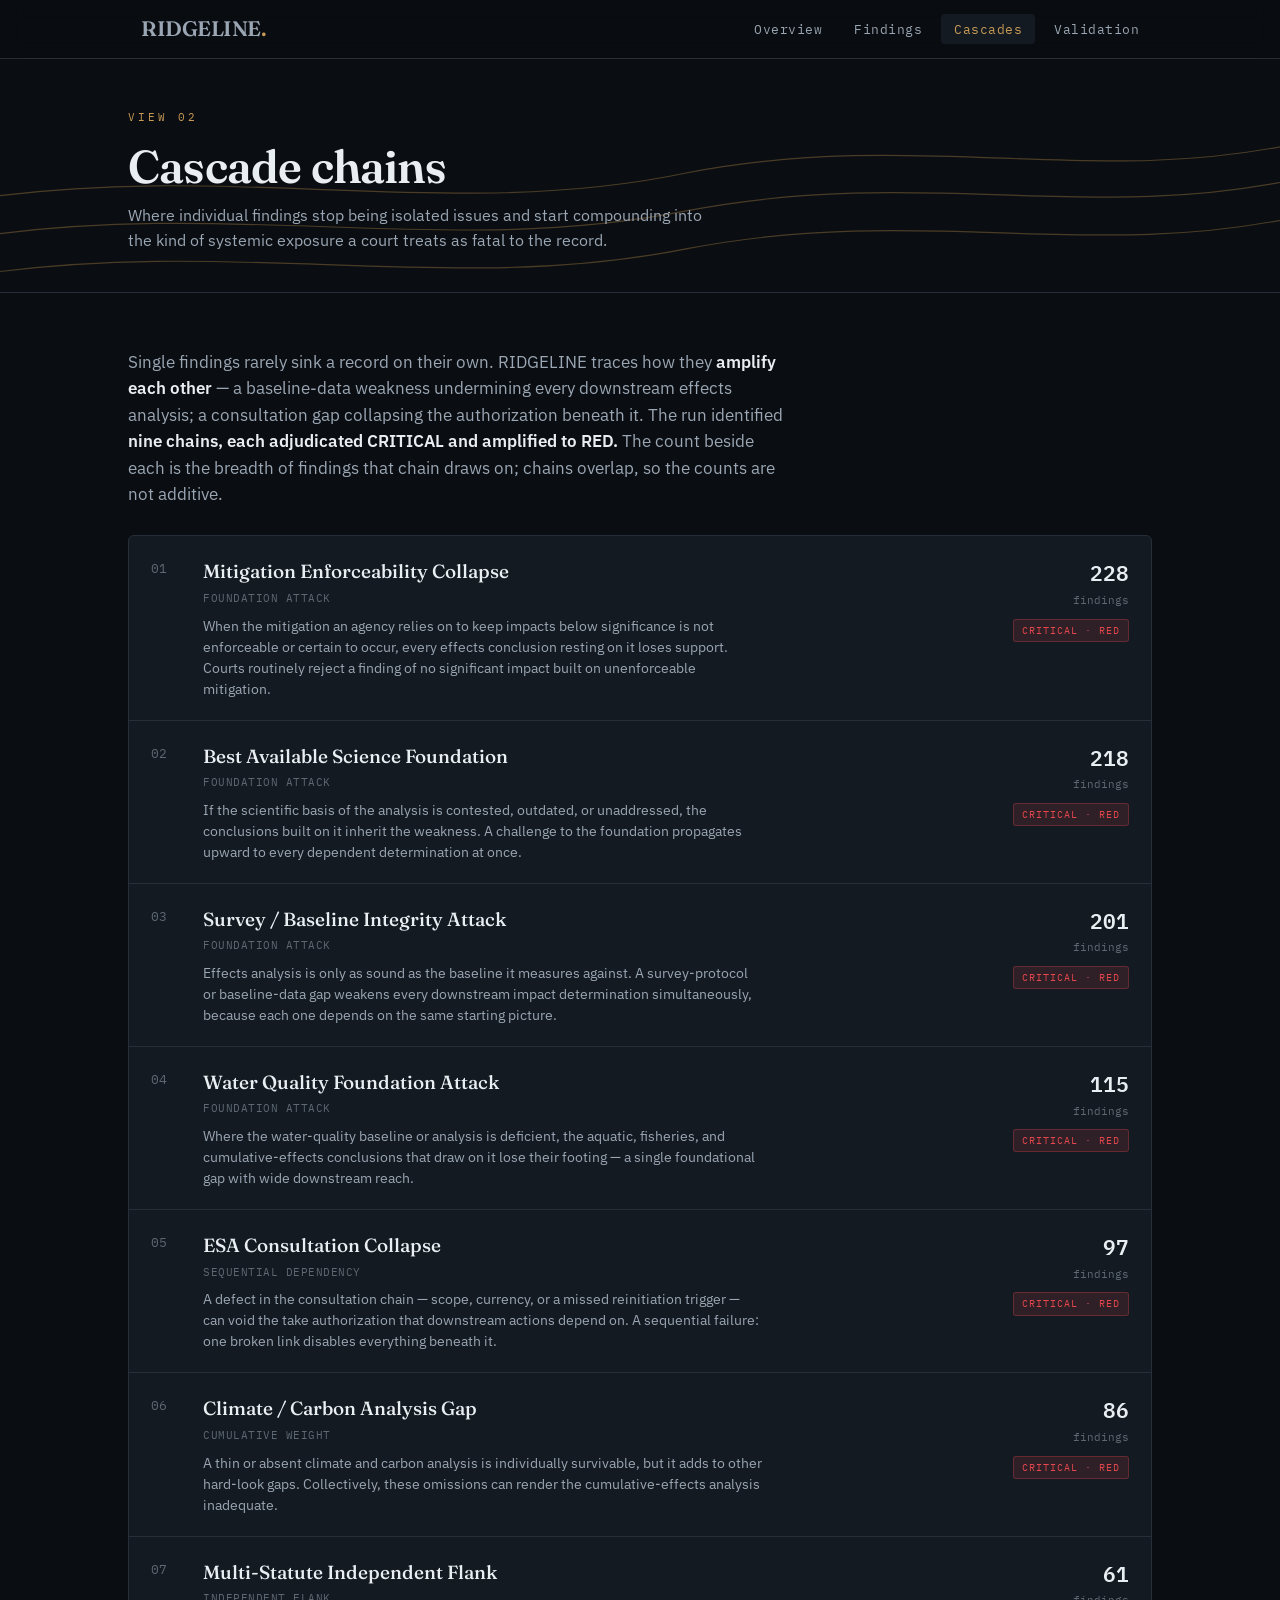
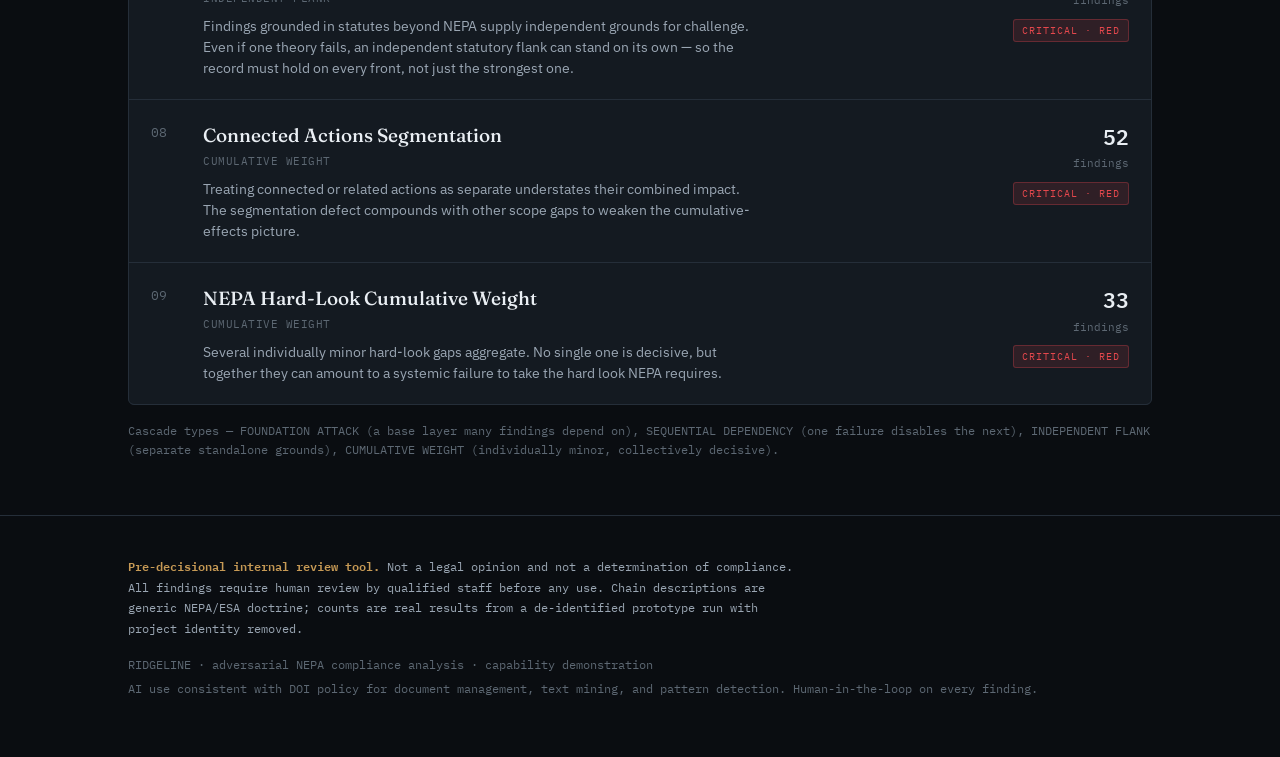
==== cascades.html @ c8b9f8bb "Rebuild dashboard as de-identified, public-safe multi-page demo - Replace landing page (removes SUMM" ====
<!DOCTYPE html>
<!-- RIDGELINE demo — Cascades (de-identified, public-safe). Real v5 chain counts; descriptions are generic NEPA doctrine. -->
<html lang="en">
<head>
<meta charset="UTF-8">
<meta name="viewport" content="width=device-width, initial-scale=1.0">
<meta name="robots" content="noindex, nofollow">
<title>Cascade chains — RIDGELINE</title>
<link rel="preconnect" href="https://fonts.googleapis.com">
<link rel="preconnect" href="https://fonts.gstatic.com" crossorigin>
<link href="https://fonts.googleapis.com/css2?family=Fraunces:opsz,wght@9..144,400;9..144,500;9..144,600;9..144,700&family=IBM+Plex+Mono:wght@400;500;600&family=IBM+Plex+Sans:wght@300;400;500;600&display=swap" rel="stylesheet">
<link rel="stylesheet" href="style.css">
</head>
<body>

<nav class="nav"><div class="wrap nav-inner">
  <a class="brand" href="index.html">RIDGELINE<span class="dot">.</span></a>
  <ul>
    <li><a href="index.html">Overview</a></li>
    <li><a href="findings.html">Findings</a></li>
    <li><a href="cascades.html" class="active">Cascades</a></li>
    <li><a href="validation.html">Validation</a></li>
  </ul>
</div></nav>

<header class="phead">
  <svg class="contour" viewBox="0 0 1080 200" preserveAspectRatio="xMidYMid slice" aria-hidden="true">
    <path d="M-20,150 C200,118 380,168 580,128 C780,90 920,140 1100,100"/>
    <path d="M-20,118 C200,86 380,138 580,96 C780,58 920,110 1100,70"/>
    <path d="M-20,182 C200,150 380,200 580,160 C780,122 920,172 1100,132"/>
  </svg>
  <div class="wrap phead-inner rv">
    <div class="eyebrow">View 02</div>
    <h1>Cascade chains</h1>
    <p class="psub">Where individual findings stop being isolated issues and start compounding into the kind of systemic exposure a court treats as fatal to the record.</p>
  </div>
</header>

<main class="wrap">
  <section>
    <div class="prose" style="margin-bottom:28px">
      <p>Single findings rarely sink a record on their own. RIDGELINE traces how they <strong>amplify each other</strong> — a baseline-data weakness undermining every downstream effects analysis; a consultation gap collapsing the authorization beneath it. The run identified <strong>nine chains, each adjudicated CRITICAL and amplified to RED.</strong> The count beside each is the breadth of findings that chain draws on; chains overlap, so the counts are not additive.</p>
    </div>

    <div class="cascade">
      <div class="crow">
        <span class="rank">01</span>
        <div><div class="cname">Mitigation Enforceability Collapse</div><div class="ctype">FOUNDATION ATTACK</div>
          <div class="cdesc">When the mitigation an agency relies on to keep impacts below significance is not enforceable or certain to occur, every effects conclusion resting on it loses support. Courts routinely reject a finding of no significant impact built on unenforceable mitigation.</div></div>
        <div class="cright"><div class="cimp">228<small>findings</small></div><span class="tag-crit">CRITICAL · RED</span></div>
      </div>
      <div class="crow">
        <span class="rank">02</span>
        <div><div class="cname">Best Available Science Foundation</div><div class="ctype">FOUNDATION ATTACK</div>
          <div class="cdesc">If the scientific basis of the analysis is contested, outdated, or unaddressed, the conclusions built on it inherit the weakness. A challenge to the foundation propagates upward to every dependent determination at once.</div></div>
        <div class="cright"><div class="cimp">218<small>findings</small></div><span class="tag-crit">CRITICAL · RED</span></div>
      </div>
      <div class="crow">
        <span class="rank">03</span>
        <div><div class="cname">Survey / Baseline Integrity Attack</div><div class="ctype">FOUNDATION ATTACK</div>
          <div class="cdesc">Effects analysis is only as sound as the baseline it measures against. A survey-protocol or baseline-data gap weakens every downstream impact determination simultaneously, because each one depends on the same starting picture.</div></div>
        <div class="cright"><div class="cimp">201<small>findings</small></div><span class="tag-crit">CRITICAL · RED</span></div>
      </div>
      <div class="crow">
        <span class="rank">04</span>
        <div><div class="cname">Water Quality Foundation Attack</div><div class="ctype">FOUNDATION ATTACK</div>
          <div class="cdesc">Where the water-quality baseline or analysis is deficient, the aquatic, fisheries, and cumulative-effects conclusions that draw on it lose their footing — a single foundational gap with wide downstream reach.</div></div>
        <div class="cright"><div class="cimp">115<small>findings</small></div><span class="tag-crit">CRITICAL · RED</span></div>
      </div>
      <div class="crow">
        <span class="rank">05</span>
        <div><div class="cname">ESA Consultation Collapse</div><div class="ctype">SEQUENTIAL DEPENDENCY</div>
          <div class="cdesc">A defect in the consultation chain — scope, currency, or a missed reinitiation trigger — can void the take authorization that downstream actions depend on. A sequential failure: one broken link disables everything beneath it.</div></div>
        <div class="cright"><div class="cimp">97<small>findings</small></div><span class="tag-crit">CRITICAL · RED</span></div>
      </div>
      <div class="crow">
        <span class="rank">06</span>
        <div><div class="cname">Climate / Carbon Analysis Gap</div><div class="ctype">CUMULATIVE WEIGHT</div>
          <div class="cdesc">A thin or absent climate and carbon analysis is individually survivable, but it adds to other hard-look gaps. Collectively, these omissions can render the cumulative-effects analysis inadequate.</div></div>
        <div class="cright"><div class="cimp">86<small>findings</small></div><span class="tag-crit">CRITICAL · RED</span></div>
      </div>
      <div class="crow">
        <span class="rank">07</span>
        <div><div class="cname">Multi-Statute Independent Flank</div><div class="ctype">INDEPENDENT FLANK</div>
          <div class="cdesc">Findings grounded in statutes beyond NEPA supply independent grounds for challenge. Even if one theory fails, an independent statutory flank can stand on its own — so the record must hold on every front, not just the strongest one.</div></div>
        <div class="cright"><div class="cimp">61<small>findings</small></div><span class="tag-crit">CRITICAL · RED</span></div>
      </div>
      <div class="crow">
        <span class="rank">08</span>
        <div><div class="cname">Connected Actions Segmentation</div><div class="ctype">CUMULATIVE WEIGHT</div>
          <div class="cdesc">Treating connected or related actions as separate understates their combined impact. The segmentation defect compounds with other scope gaps to weaken the cumulative-effects picture.</div></div>
        <div class="cright"><div class="cimp">52<small>findings</small></div><span class="tag-crit">CRITICAL · RED</span></div>
      </div>
      <div class="crow">
        <span class="rank">09</span>
        <div><div class="cname">NEPA Hard-Look Cumulative Weight</div><div class="ctype">CUMULATIVE WEIGHT</div>
          <div class="cdesc">Several individually minor hard-look gaps aggregate. No single one is decisive, but together they can amount to a systemic failure to take the hard look NEPA requires.</div></div>
        <div class="cright"><div class="cimp">33<small>findings</small></div><span class="tag-crit">CRITICAL · RED</span></div>
      </div>
    </div>

    <p class="note">Cascade types — FOUNDATION ATTACK (a base layer many findings depend on), SEQUENTIAL DEPENDENCY (one failure disables the next), INDEPENDENT FLANK (separate standalone grounds), CUMULATIVE WEIGHT (individually minor, collectively decisive).</p>
  </section>
</main>

<footer><div class="wrap foot">
  <p class="disc"><b>Pre-decisional internal review tool.</b> Not a legal opinion and not a determination of compliance. All findings require human review by qualified staff before any use. Chain descriptions are generic NEPA/ESA doctrine; counts are real results from a de-identified prototype run with project identity removed.</p>
  <p>RIDGELINE · adversarial NEPA compliance analysis · capability demonstration<br>
  AI use consistent with DOI policy for document management, text mining, and pattern detection. Human-in-the-loop on every finding.</p>
</div></footer>

</body>
</html>
---- style.css ----
/* ==========================================================================
   RIDGELINE demo — shared stylesheet (de-identified, public-safe)
   ========================================================================== */
:root{
  --bg:#0a0d11; --bg2:#0f1318; --panel:#141a21; --panel2:#19202a;
  --border:#252e39; --border2:#313c49;
  --ink:#e9eef3; --ink2:#9aa6b3; --ink3:#5d6873;
  --red:#e5484d; --amber:#e0a92e; --green:#4cae5e; --gray:#6b7785;
  --brass:#c79a55; --brass-dim:#8a6c3c;
  --disp:'Fraunces',Georgia,serif;
  --mono:'IBM Plex Mono',ui-monospace,monospace;
  --sans:'IBM Plex Sans',-apple-system,system-ui,sans-serif;
}
*{margin:0;padding:0;box-sizing:border-box}
html{scroll-behavior:smooth}
body{font-family:var(--sans);background:var(--bg);color:var(--ink);line-height:1.6;
  -webkit-font-smoothing:antialiased;overflow-x:hidden;min-height:100vh;display:flex;flex-direction:column}
.wrap{max-width:1080px;margin:0 auto;padding:0 28px;width:100%}
a{color:inherit;text-decoration:none}

/* ---------- nav ---------- */
.nav{position:sticky;top:0;z-index:50;background:rgba(10,13,17,.82);backdrop-filter:blur(10px);
  border-bottom:1px solid var(--border)}
.nav-inner{display:flex;align-items:center;justify-content:space-between;height:58px}
.nav .brand{font-family:var(--disp);font-weight:600;font-size:21px;letter-spacing:-.5px}
.nav .brand .dot{color:var(--brass)}
.nav ul{list-style:none;display:flex;gap:6px}
.nav a{font-family:var(--mono);font-size:12.5px;letter-spacing:.5px;color:var(--ink2);
  padding:7px 13px;border-radius:4px;transition:.18s}
.nav a:hover{color:var(--ink);background:var(--panel)}
.nav a.active{color:var(--brass);background:var(--panel)}

/* ---------- hero / page header ---------- */
.hero{position:relative;padding:74px 0 50px;border-bottom:1px solid var(--border);overflow:hidden}
.phead{position:relative;padding:50px 0 38px;border-bottom:1px solid var(--border);overflow:hidden}
.contour{position:absolute;inset:0;z-index:0;opacity:.5;pointer-events:none}
.contour path{fill:none;stroke:var(--brass-dim);stroke-width:1}
.hero-inner,.phead-inner{position:relative;z-index:1}
.eyebrow{font-family:var(--mono);font-size:11px;letter-spacing:3px;text-transform:uppercase;
  color:var(--brass);margin-bottom:16px}
.wordmark{font-family:var(--disp);font-weight:600;font-size:clamp(46px,8.5vw,86px);line-height:.95;
  letter-spacing:-1.5px;margin-bottom:14px}
.wordmark .dot{color:var(--brass)}
.lede{font-family:var(--disp);font-weight:400;font-size:clamp(18px,2.3vw,22px);font-style:italic;
  color:var(--ink2);max-width:640px}
.phead h1{font-family:var(--disp);font-weight:600;font-size:clamp(30px,5vw,46px);letter-spacing:-.8px;line-height:1.05}
.phead .psub{color:var(--ink2);font-size:16px;margin-top:12px;max-width:600px}
.context{margin-top:22px;display:flex;gap:10px;flex-wrap:wrap}
.chip{font-family:var(--mono);font-size:11px;letter-spacing:.5px;padding:5px 11px;border-radius:3px;
  background:var(--panel);border:1px solid var(--border);color:var(--ink2)}
.chip b{color:var(--brass);font-weight:600}

/* ---------- metrics ---------- */
.metrics{display:grid;grid-template-columns:repeat(4,1fr);gap:1px;background:var(--border);
  border:1px solid var(--border);border-top:none}
.metric{background:var(--bg2);padding:26px 22px}
.metric .n{font-family:var(--mono);font-weight:600;font-size:36px;line-height:1;letter-spacing:-1px}
.metric .l{font-size:12px;color:var(--ink3);margin-top:9px;text-transform:uppercase;letter-spacing:1px}
.metric.red .n{color:var(--red)} .metric.brass .n{color:var(--brass)}

/* ---------- sections ---------- */
main{flex:1}
section{padding:56px 0;border-bottom:1px solid var(--border)}
section:last-of-type{border-bottom:none}
.kicker{font-family:var(--mono);font-size:11px;letter-spacing:2.5px;text-transform:uppercase;
  color:var(--brass);margin-bottom:14px;display:flex;align-items:center;gap:12px}
.kicker::before{content:"";width:26px;height:1px;background:var(--brass-dim)}
h2{font-family:var(--disp);font-weight:600;font-size:clamp(25px,3.6vw,34px);letter-spacing:-.6px;
  line-height:1.12;margin-bottom:20px}
.prose{max-width:660px;color:var(--ink2);font-size:16.5px}
.prose p+p{margin-top:15px}
.prose strong{color:var(--ink);font-weight:600}

/* ---------- nav cards (landing) ---------- */
.cards{display:grid;grid-template-columns:repeat(auto-fit,minmax(290px,1fr));gap:16px;margin-top:8px}
.card{background:var(--panel);border:1px solid var(--border);border-radius:9px;padding:26px;
  display:flex;flex-direction:column;gap:10px;transition:.22s;position:relative;overflow:hidden}
.card::before{content:"";position:absolute;top:0;left:0;right:0;height:3px;
  background:linear-gradient(90deg,var(--brass-dim),var(--brass))}
.card:hover{border-color:var(--brass-dim);transform:translateY(-3px);box-shadow:0 10px 30px rgba(0,0,0,.35)}
.card .clab{font-family:var(--mono);font-size:10px;letter-spacing:1.5px;text-transform:uppercase;color:var(--ink3)}
.card .ctitle{font-family:var(--disp);font-size:22px;font-weight:600}
.card .cdesc{font-size:14px;color:var(--ink2);line-height:1.55}
.card .cstat{font-family:var(--mono);font-size:13px;color:var(--brass);margin-top:auto;padding-top:8px}
.card .carrow{font-family:var(--mono);font-size:12.5px;color:var(--ink2)}

/* ---------- severity bar ---------- */
.sevbar{display:flex;height:46px;border-radius:5px;overflow:hidden;margin:8px 0 22px;border:1px solid var(--border)}
.sevbar span{display:flex;align-items:center;justify-content:center;font-family:var(--mono);
  font-size:12px;font-weight:600;color:#0a0d11}
.sev-red{background:var(--red)} .sev-yel{background:var(--amber)}
.sev-grn{background:var(--green)} .sev-gry{background:var(--gray);color:#e9eef3}
.sevkey{display:flex;gap:20px;flex-wrap:wrap;font-family:var(--mono);font-size:12.5px;color:var(--ink2)}
.sevkey i{display:inline-block;width:10px;height:10px;border-radius:2px;margin-right:7px;vertical-align:middle}

/* ---------- cascade ---------- */
.cascade{display:grid;gap:1px;background:var(--border);border:1px solid var(--border);border-radius:6px;overflow:hidden}
.crow{background:var(--panel);padding:20px 22px;transition:background .2s;
  display:grid;grid-template-columns:34px 1fr auto;gap:18px;align-items:start}
.crow:hover{background:var(--panel2)}
.crow .rank{font-family:var(--mono);font-size:13px;color:var(--ink3);padding-top:3px}
.crow .cname{font-family:var(--disp);font-size:19px;font-weight:500}
.crow .ctype{font-family:var(--mono);font-size:10.5px;letter-spacing:.5px;color:var(--ink3);margin:3px 0 9px}
.crow .cdesc{font-size:14px;color:var(--ink2);line-height:1.5;max-width:560px}
.crow .cright{text-align:right;white-space:nowrap}
.crow .cimp{font-family:var(--mono);font-size:21px;font-weight:600;color:var(--ink)}
.crow .cimp small{font-size:11px;color:var(--ink3);font-weight:400;display:block;margin-top:2px}
.tag-crit{display:inline-block;font-family:var(--mono);font-size:9.5px;letter-spacing:1px;
  padding:3px 8px;border-radius:3px;background:rgba(229,72,77,.13);color:var(--red);
  border:1px solid rgba(229,72,77,.3);margin-top:9px}
.note{font-family:var(--mono);font-size:12px;color:var(--ink3);margin-top:16px}

/* ---------- category bars ---------- */
.cats{margin-top:6px}
.cat{display:grid;grid-template-columns:170px 1fr 42px;gap:14px;align-items:center;padding:7px 0}
.cat .clab{font-size:13.5px;color:var(--ink2);text-align:right}
.cat .ctrack{height:14px;background:var(--panel);border-radius:3px;overflow:hidden}
.cat .cfill{height:100%;background:linear-gradient(90deg,var(--brass-dim),var(--brass));border-radius:3px;
  width:0;transition:width 1s cubic-bezier(.2,.7,.2,1)}
.cat .cval{font-family:var(--mono);font-size:13px;color:var(--ink2)}

/* ---------- reproducibility ---------- */
.repro{display:grid;grid-template-columns:1fr 1fr;gap:1px;background:var(--border);
  border:1px solid var(--border);border-radius:6px;overflow:hidden;margin-top:8px}
.gen{background:var(--panel);padding:26px 24px}
.gen .gtag{font-family:var(--mono);font-size:11px;letter-spacing:1.5px;color:var(--brass);text-transform:uppercase}
.gen h3{font-family:var(--disp);font-size:22px;font-weight:600;margin:6px 0 4px}
.gen .gsub{font-size:13.5px;color:var(--ink3);margin-bottom:16px}
.gen .gstat{display:flex;gap:9px;align-items:baseline;font-family:var(--mono);font-size:13px;color:var(--ink2);padding:3px 0}
.gen .gstat b{color:var(--ink);font-weight:600;min-width:62px;display:inline-block}

/* ---------- roles ---------- */
.roles{display:grid;grid-template-columns:repeat(3,1fr);gap:14px;margin-top:8px}
.role{background:var(--panel);border:1px solid var(--border);border-radius:6px;padding:22px}
.role .rn{font-family:var(--mono);font-size:11px;color:var(--brass);letter-spacing:1px}
.role h4{font-family:var(--disp);font-size:19px;font-weight:600;margin:8px 0 8px}
.role p{font-size:14px;color:var(--ink2);line-height:1.55}
.flow{font-family:var(--mono);font-size:12px;color:var(--ink3);text-align:center;margin-top:20px;line-height:1.8}

/* ---------- scale ---------- */
.scale{display:grid;grid-template-columns:repeat(3,1fr);gap:1px;background:var(--border);
  border:1px solid var(--border);border-radius:6px;overflow:hidden;margin-top:8px}
.scell{background:var(--bg2);padding:30px 24px;text-align:center}
.scell .sn{font-family:var(--mono);font-size:32px;font-weight:600;color:var(--brass);letter-spacing:-1px}
.scell .sl{font-size:13px;color:var(--ink2);margin-top:8px}

/* ---------- footer ---------- */
footer{padding:40px 0 56px;border-top:1px solid var(--border)}
.foot{font-family:var(--mono);font-size:12px;color:var(--ink3);line-height:2}
.foot .disc{color:var(--ink2);margin-bottom:14px;max-width:680px;line-height:1.7}
.foot .disc b{color:var(--brass);font-weight:600}

/* ---------- reveal ---------- */
.rv{opacity:0;transform:translateY(14px);animation:rv .7s cubic-bezier(.2,.7,.2,1) forwards}
@keyframes rv{to{opacity:1;transform:none}}

@media(max-width:760px){
  .metrics{grid-template-columns:repeat(2,1fr)}
  .repro,.roles,.scale{grid-template-columns:1fr}
  .cat{grid-template-columns:120px 1fr 36px}
  .crow{grid-template-columns:24px 1fr;gap:12px}
  .crow .cright{grid-column:1/-1;text-align:left;display:flex;gap:16px;align-items:center;margin-top:4px}
  .nav ul{gap:2px} .nav a{padding:6px 9px;font-size:11.5px}
}
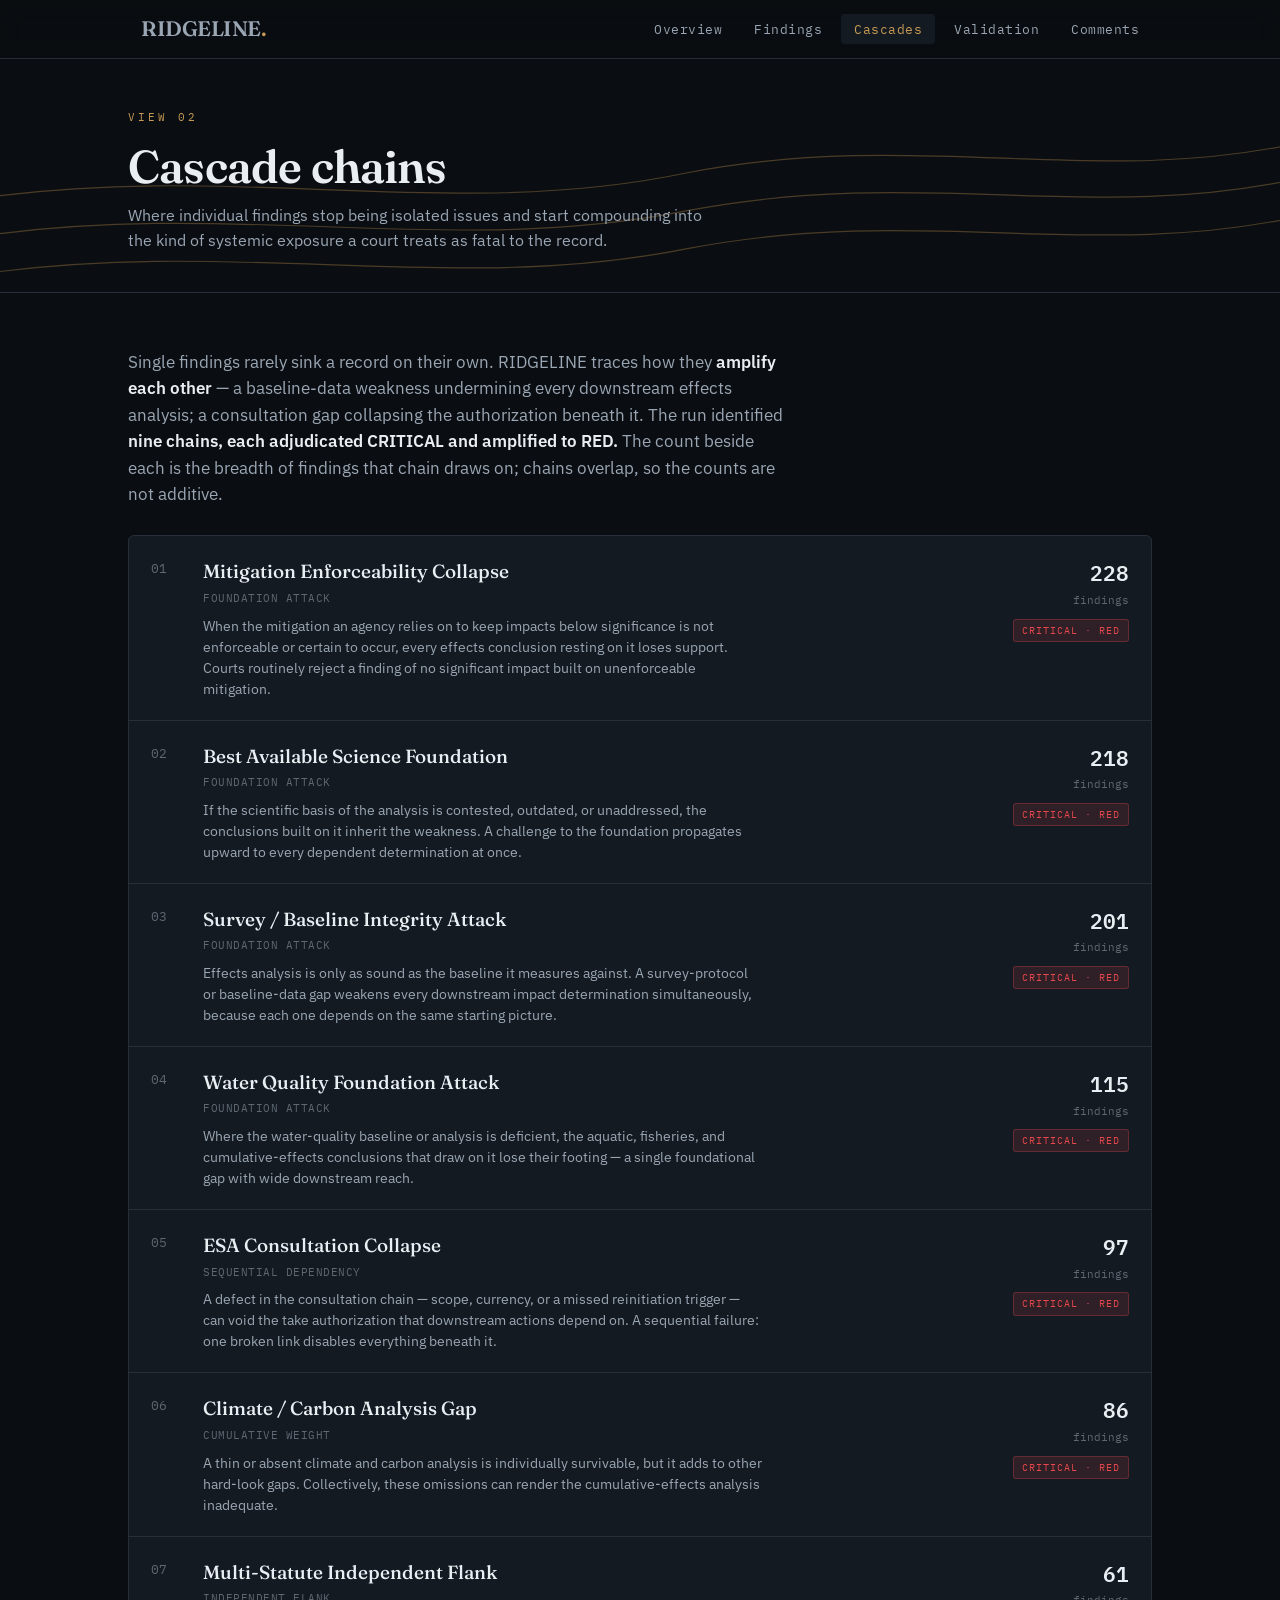
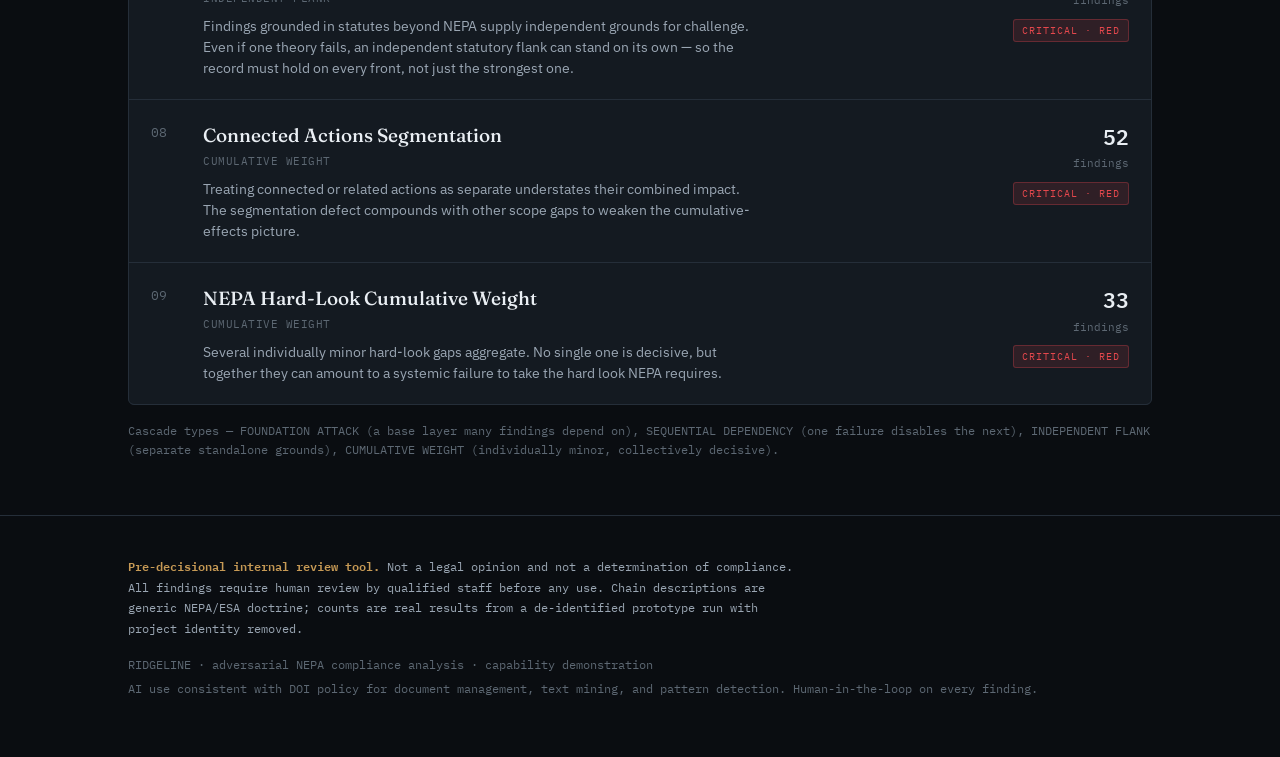
==== commit 439e55d3: "Add de-identified Public Comments (CTA) view; wire into nav + overview" ====
--- a/cascades.html
+++ b/cascades.html
@@ -20,6 +20,7 @@
     <li><a href="findings.html">Findings</a></li>
     <li><a href="cascades.html" class="active">Cascades</a></li>
     <li><a href="validation.html">Validation</a></li>
+    <li><a href="cta.html">Comments</a></li>
   </ul>
 </div></nav>
 
